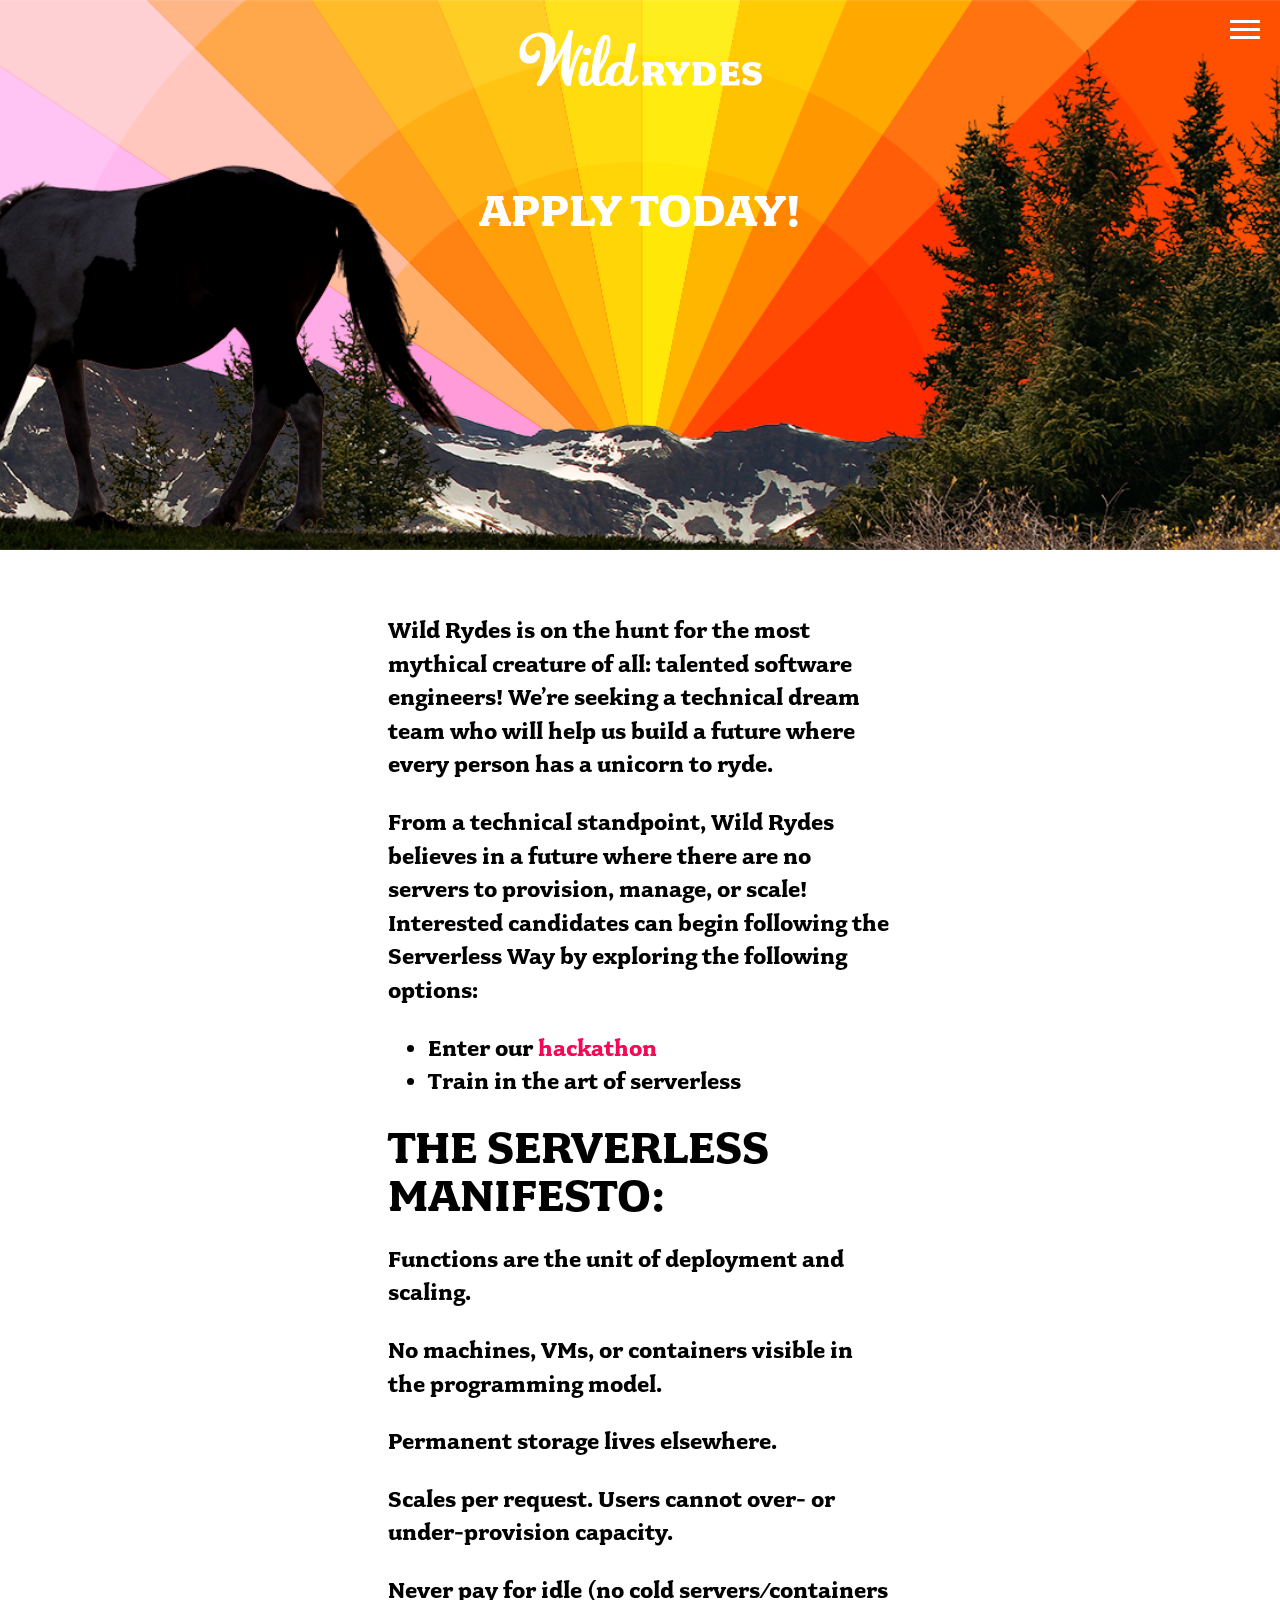
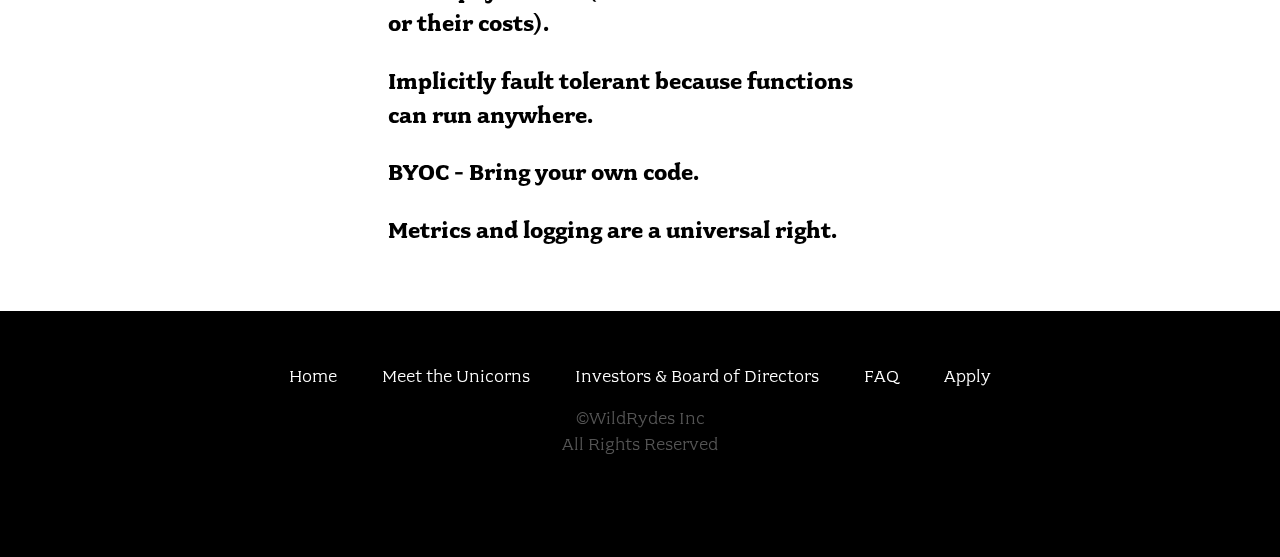
==== apply.html @ 4c428ce8 "added all the files for the project" ====
<!doctype html>
<html class="no-js" lang="">
<head>
  <meta charset="utf-8">
  <meta name="description" content="">
  <meta name="viewport" content="width=device-width, initial-scale=1">
  <title>Apply - Wild Rydes</title>

  <link rel="stylesheet" href="css/font.css">
  <link rel="stylesheet" href="css/main.css">

  <script src="js/vendor/modernizr.js"></script>
</head>
<body class="page-apply">

  <header class="site-header">
    <div class="site-logo">Wild Rydes</div>

    <div class="row column medium-8 large-6 xlarge-5 xxlarge-4">
      <h1 class="title">Apply Today!</h1>
    </div>

    <nav class="site-nav">
      <ul>
        <li><a href="index.html">Home</a></li>
        <li><a href="unicorns.html">Meet the Unicorns</a></li>
        <li><a href="investors.html">Investors & Board of Directors</a></li>
        <li><a href="faq.html">FAQ</a></li>
        <li><a href="apply.html">Apply</a></li>
      </ul>
    </nav>
    <button type="button" class="btn-menu"><span>Menu</span></button>
  </header>

  <section class="content">
    <div class="row column medium-10 large-7 xlarge-5">
      <p>Wild Rydes is on the hunt for the most mythical creature of all: talented software engineers! We’re seeking a technical dream team who will help us build a future where every person has a unicorn to ryde.</p>
      <p>From a technical standpoint, Wild Rydes believes in a future where there are no servers to provision, manage, or scale! Interested candidates can begin following the Serverless Way by exploring the following options:</p>
      <ul>
        <li>Enter our <a href="http://awschatbot.devpost.com" target="_blank">hackathon</a></li>
        <li>Train in the art of serverless</li>
      </ul>

      <h2>The Serverless Manifesto:</h2>
      <p>Functions are the unit of deployment and scaling.</p>
      <p>No machines, VMs, or containers visible in the programming model.</p>
      <p>Permanent storage lives elsewhere.</p>
      <p>Scales per request. Users cannot over- or under-provision capacity.</p>
      <p>Never pay for idle (no cold servers/containers or their costs).</p>
      <p>Implicitly fault tolerant because functions can run anywhere.</p>
      <p>BYOC - Bring your own code.</p>
      <p>Metrics and logging are a universal right.</p>
    </div>
  </section>

  <footer class="site-footer">
    <div class="row column">
      <nav class="footer-nav">
        <ul>
          <li><a href="index.html">Home</a></li>
          <li><a href="unicorns.html">Meet the Unicorns</a></li>
          <li><a href="investors.html">Investors & Board of Directors</a></li>
          <li><a href="faq.html">FAQ</a></li>
          <li><a href="apply.html">Apply</a></li>
        </ul>
      </nav>
    </div>

    <div class="row column">
      <div class="footer-legal">
        &copy;WildRydes Inc<br>
        All Rights Reserved
      </div>
    </div>
  </footer>

  <script src="js/vendor.js"></script>

  <script src="js/main.js"></script>
</body>
</html>
---- css/font.css ----
@font-face {
    font-family: "fairplex-wide";
    font-style: normal;
    font-weight: 400;
    src: url("../fonts/fairplex-wide-n4.woff") format("woff2");
}
@font-face {
    font-family: "fairplex-wide";
    font-style: normal;
    font-weight: 700;
    src: url("../fonts/fairplex-wide-n7.woff") format("woff2");
}
---- css/main.css ----
/*! normalize.css v4.2.0 | MIT License | github.com/necolas/normalize.css */html{font-family:sans-serif;line-height:1.15;-ms-text-size-adjust:100%;-webkit-text-size-adjust:100%}body{margin:0}article,aside,footer,header,nav,section{display:block}h1{font-size:2em;margin:.67em 0}figcaption,figure,main{display:block}figure{margin:1em 40px}hr{box-sizing:content-box;height:0;overflow:visible}pre{font-family:monospace,monospace;font-size:1em}a{background-color:transparent;-webkit-text-decoration-skip:objects}a:active,a:hover{outline-width:0}abbr[title]{border-bottom:none;text-decoration:underline;text-decoration:underline dotted}b,strong{font-weight:inherit;font-weight:bolder}code,kbd,samp{font-family:monospace,monospace;font-size:1em}dfn{font-style:italic}mark{background-color:#ff0;color:#000}small{font-size:80%}sub,sup{font-size:75%;line-height:0;position:relative;vertical-align:baseline}sub{bottom:-.25em}sup{top:-.5em}audio,video{display:inline-block}audio:not([controls]){display:none;height:0}img{border-style:none}svg:not(:root){overflow:hidden}button,input,optgroup,select,textarea{font:inherit;margin:0}optgroup{font-weight:700}button,input{overflow:visible}button,select{text-transform:none}[type=reset],[type=submit],button,html [type=button]{-webkit-appearance:button;cursor:pointer}[type=button]::-moz-focus-inner,[type=reset]::-moz-focus-inner,[type=submit]::-moz-focus-inner,button::-moz-focus-inner{border-style:none;padding:0}[type=button]:-moz-focusring,[type=reset]:-moz-focusring,[type=submit]:-moz-focusring,button:-moz-focusring{outline:1px dotted ButtonText}fieldset{border:1px solid silver;margin:0 2px;padding:.35em .625em .75em}legend{box-sizing:border-box;color:inherit;display:table;max-width:100%;padding:0;white-space:normal}progress{display:inline-block;vertical-align:baseline}textarea{overflow:auto}[type=checkbox],[type=radio]{box-sizing:border-box;padding:0}[type=number]::-webkit-inner-spin-button,[type=number]::-webkit-outer-spin-button{height:auto}[type=search]{-webkit-appearance:textfield;outline-offset:-2px}[type=search]::-webkit-search-cancel-button,[type=search]::-webkit-search-decoration{-webkit-appearance:none}::-webkit-file-upload-button{-webkit-appearance:button;font:inherit}details,menu{display:block}summary{display:list-item}canvas{display:inline-block}[hidden],template{display:none}.row{max-width:96.875rem;margin-left:auto;margin-right:auto}.row:after,.row:before{content:' ';display:table}.row:after{clear:both}.row.collapse>.column,.row.collapse>.columns{padding-left:0;padding-right:0}.row .row{max-width:none;margin-left:-.625rem;margin-right:-.625rem}@media screen and (min-width:40em){.row .row{margin-left:-.9375rem;margin-right:-.9375rem}}.row .row.collapse{margin-left:0;margin-right:0}.row.expanded{max-width:none}.row.expanded .row{margin-left:auto;margin-right:auto}.column,.columns{width:100%;float:left;padding-left:.625rem;padding-right:.625rem}@media screen and (min-width:40em){.column,.columns{padding-left:.9375rem;padding-right:.9375rem}}.column:last-child:not(:first-child),.columns:last-child:not(:first-child){float:right}.column.end:last-child:last-child,.end.columns:last-child:last-child{float:left}.column.row.row,.row.row.columns{float:none}.row .column.row.row,.row .row.row.columns{padding-left:0;padding-right:0;margin-left:0;margin-right:0}.small-1{width:8.3333333333%}.small-push-1{position:relative;left:8.3333333333%}.small-pull-1{position:relative;left:-8.3333333333%}.small-offset-0{margin-left:0}.small-2{width:16.6666666667%}.small-push-2{position:relative;left:16.6666666667%}.small-pull-2{position:relative;left:-16.6666666667%}.small-offset-1{margin-left:8.3333333333%}.small-3{width:25%}.small-push-3{position:relative;left:25%}.small-pull-3{position:relative;left:-25%}.small-offset-2{margin-left:16.6666666667%}.small-4{width:33.3333333333%}.small-push-4{position:relative;left:33.3333333333%}.small-pull-4{position:relative;left:-33.3333333333%}.small-offset-3{margin-left:25%}.small-5{width:41.6666666667%}.small-push-5{position:relative;left:41.6666666667%}.small-pull-5{position:relative;left:-41.6666666667%}.small-offset-4{margin-left:33.3333333333%}.small-6{width:50%}.small-push-6{position:relative;left:50%}.small-pull-6{position:relative;left:-50%}.small-offset-5{margin-left:41.6666666667%}.small-7{width:58.3333333333%}.small-push-7{position:relative;left:58.3333333333%}.small-pull-7{position:relative;left:-58.3333333333%}.small-offset-6{margin-left:50%}.small-8{width:66.6666666667%}.small-push-8{position:relative;left:66.6666666667%}.small-pull-8{position:relative;left:-66.6666666667%}.small-offset-7{margin-left:58.3333333333%}.small-9{width:75%}.small-push-9{position:relative;left:75%}.small-pull-9{position:relative;left:-75%}.small-offset-8{margin-left:66.6666666667%}.small-10{width:83.3333333333%}.small-push-10{position:relative;left:83.3333333333%}.small-pull-10{position:relative;left:-83.3333333333%}.small-offset-9{margin-left:75%}.small-11{width:91.6666666667%}.small-push-11{position:relative;left:91.6666666667%}.small-pull-11{position:relative;left:-91.6666666667%}.small-offset-10{margin-left:83.3333333333%}.small-12{width:100%}.small-offset-11{margin-left:91.6666666667%}.small-up-1>.column,.small-up-1>.columns{width:100%;float:left}.small-up-1>.column:nth-of-type(1n),.small-up-1>.columns:nth-of-type(1n){clear:none}.small-up-1>.column:nth-of-type(1n+1),.small-up-1>.columns:nth-of-type(1n+1){clear:both}.small-up-1>.column:last-child,.small-up-1>.columns:last-child{float:left}.small-up-2>.column,.small-up-2>.columns{width:50%;float:left}.small-up-2>.column:nth-of-type(1n),.small-up-2>.columns:nth-of-type(1n){clear:none}.small-up-2>.column:nth-of-type(2n+1),.small-up-2>.columns:nth-of-type(2n+1){clear:both}.small-up-2>.column:last-child,.small-up-2>.columns:last-child{float:left}.small-up-3>.column,.small-up-3>.columns{width:33.3333333333%;float:left}.small-up-3>.column:nth-of-type(1n),.small-up-3>.columns:nth-of-type(1n){clear:none}.small-up-3>.column:nth-of-type(3n+1),.small-up-3>.columns:nth-of-type(3n+1){clear:both}.small-up-3>.column:last-child,.small-up-3>.columns:last-child{float:left}.small-up-4>.column,.small-up-4>.columns{width:25%;float:left}.small-up-4>.column:nth-of-type(1n),.small-up-4>.columns:nth-of-type(1n){clear:none}.small-up-4>.column:nth-of-type(4n+1),.small-up-4>.columns:nth-of-type(4n+1){clear:both}.small-up-4>.column:last-child,.small-up-4>.columns:last-child{float:left}.small-up-5>.column,.small-up-5>.columns{width:20%;float:left}.small-up-5>.column:nth-of-type(1n),.small-up-5>.columns:nth-of-type(1n){clear:none}.small-up-5>.column:nth-of-type(5n+1),.small-up-5>.columns:nth-of-type(5n+1){clear:both}.small-up-5>.column:last-child,.small-up-5>.columns:last-child{float:left}.small-up-6>.column,.small-up-6>.columns{width:16.6666666667%;float:left}.small-up-6>.column:nth-of-type(1n),.small-up-6>.columns:nth-of-type(1n){clear:none}.small-up-6>.column:nth-of-type(6n+1),.small-up-6>.columns:nth-of-type(6n+1){clear:both}.small-up-6>.column:last-child,.small-up-6>.columns:last-child{float:left}.small-up-7>.column,.small-up-7>.columns{width:14.2857142857%;float:left}.small-up-7>.column:nth-of-type(1n),.small-up-7>.columns:nth-of-type(1n){clear:none}.small-up-7>.column:nth-of-type(7n+1),.small-up-7>.columns:nth-of-type(7n+1){clear:both}.small-up-7>.column:last-child,.small-up-7>.columns:last-child{float:left}.small-up-8>.column,.small-up-8>.columns{width:12.5%;float:left}.small-up-8>.column:nth-of-type(1n),.small-up-8>.columns:nth-of-type(1n){clear:none}.small-up-8>.column:nth-of-type(8n+1),.small-up-8>.columns:nth-of-type(8n+1){clear:both}.small-up-8>.column:last-child,.small-up-8>.columns:last-child{float:left}.small-collapse>.column,.small-collapse>.columns{padding-left:0;padding-right:0}.expanded.row .small-collapse.row,.small-collapse .row{margin-left:0;margin-right:0}.small-uncollapse>.column,.small-uncollapse>.columns{padding-left:.625rem;padding-right:.625rem}.small-centered{float:none;margin-left:auto;margin-right:auto}.small-pull-0,.small-push-0,.small-uncentered{position:static;margin-left:0;margin-right:0;float:left}@media screen and (min-width:40em){.medium-1{width:8.3333333333%}.medium-push-1{position:relative;left:8.3333333333%}.medium-pull-1{position:relative;left:-8.3333333333%}.medium-offset-0{margin-left:0}.medium-2{width:16.6666666667%}.medium-push-2{position:relative;left:16.6666666667%}.medium-pull-2{position:relative;left:-16.6666666667%}.medium-offset-1{margin-left:8.3333333333%}.medium-3{width:25%}.medium-push-3{position:relative;left:25%}.medium-pull-3{position:relative;left:-25%}.medium-offset-2{margin-left:16.6666666667%}.medium-4{width:33.3333333333%}.medium-push-4{position:relative;left:33.3333333333%}.medium-pull-4{position:relative;left:-33.3333333333%}.medium-offset-3{margin-left:25%}.medium-5{width:41.6666666667%}.medium-push-5{position:relative;left:41.6666666667%}.medium-pull-5{position:relative;left:-41.6666666667%}.medium-offset-4{margin-left:33.3333333333%}.medium-6{width:50%}.medium-push-6{position:relative;left:50%}.medium-pull-6{position:relative;left:-50%}.medium-offset-5{margin-left:41.6666666667%}.medium-7{width:58.3333333333%}.medium-push-7{position:relative;left:58.3333333333%}.medium-pull-7{position:relative;left:-58.3333333333%}.medium-offset-6{margin-left:50%}.medium-8{width:66.6666666667%}.medium-push-8{position:relative;left:66.6666666667%}.medium-pull-8{position:relative;left:-66.6666666667%}.medium-offset-7{margin-left:58.3333333333%}.medium-9{width:75%}.medium-push-9{position:relative;left:75%}.medium-pull-9{position:relative;left:-75%}.medium-offset-8{margin-left:66.6666666667%}.medium-10{width:83.3333333333%}.medium-push-10{position:relative;left:83.3333333333%}.medium-pull-10{position:relative;left:-83.3333333333%}.medium-offset-9{margin-left:75%}.medium-11{width:91.6666666667%}.medium-push-11{position:relative;left:91.6666666667%}.medium-pull-11{position:relative;left:-91.6666666667%}.medium-offset-10{margin-left:83.3333333333%}.medium-12{width:100%}.medium-offset-11{margin-left:91.6666666667%}.medium-up-1>.column,.medium-up-1>.columns{width:100%;float:left}.medium-up-1>.column:nth-of-type(1n),.medium-up-1>.columns:nth-of-type(1n){clear:none}.medium-up-1>.column:nth-of-type(1n+1),.medium-up-1>.columns:nth-of-type(1n+1){clear:both}.medium-up-1>.column:last-child,.medium-up-1>.columns:last-child{float:left}.medium-up-2>.column,.medium-up-2>.columns{width:50%;float:left}.medium-up-2>.column:nth-of-type(1n),.medium-up-2>.columns:nth-of-type(1n){clear:none}.medium-up-2>.column:nth-of-type(2n+1),.medium-up-2>.columns:nth-of-type(2n+1){clear:both}.medium-up-2>.column:last-child,.medium-up-2>.columns:last-child{float:left}.medium-up-3>.column,.medium-up-3>.columns{width:33.3333333333%;float:left}.medium-up-3>.column:nth-of-type(1n),.medium-up-3>.columns:nth-of-type(1n){clear:none}.medium-up-3>.column:nth-of-type(3n+1),.medium-up-3>.columns:nth-of-type(3n+1){clear:both}.medium-up-3>.column:last-child,.medium-up-3>.columns:last-child{float:left}.medium-up-4>.column,.medium-up-4>.columns{width:25%;float:left}.medium-up-4>.column:nth-of-type(1n),.medium-up-4>.columns:nth-of-type(1n){clear:none}.medium-up-4>.column:nth-of-type(4n+1),.medium-up-4>.columns:nth-of-type(4n+1){clear:both}.medium-up-4>.column:last-child,.medium-up-4>.columns:last-child{float:left}.medium-up-5>.column,.medium-up-5>.columns{width:20%;float:left}.medium-up-5>.column:nth-of-type(1n),.medium-up-5>.columns:nth-of-type(1n){clear:none}.medium-up-5>.column:nth-of-type(5n+1),.medium-up-5>.columns:nth-of-type(5n+1){clear:both}.medium-up-5>.column:last-child,.medium-up-5>.columns:last-child{float:left}.medium-up-6>.column,.medium-up-6>.columns{width:16.6666666667%;float:left}.medium-up-6>.column:nth-of-type(1n),.medium-up-6>.columns:nth-of-type(1n){clear:none}.medium-up-6>.column:nth-of-type(6n+1),.medium-up-6>.columns:nth-of-type(6n+1){clear:both}.medium-up-6>.column:last-child,.medium-up-6>.columns:last-child{float:left}.medium-up-7>.column,.medium-up-7>.columns{width:14.2857142857%;float:left}.medium-up-7>.column:nth-of-type(1n),.medium-up-7>.columns:nth-of-type(1n){clear:none}.medium-up-7>.column:nth-of-type(7n+1),.medium-up-7>.columns:nth-of-type(7n+1){clear:both}.medium-up-7>.column:last-child,.medium-up-7>.columns:last-child{float:left}.medium-up-8>.column,.medium-up-8>.columns{width:12.5%;float:left}.medium-up-8>.column:nth-of-type(1n),.medium-up-8>.columns:nth-of-type(1n){clear:none}.medium-up-8>.column:nth-of-type(8n+1),.medium-up-8>.columns:nth-of-type(8n+1){clear:both}.medium-up-8>.column:last-child,.medium-up-8>.columns:last-child{float:left}.medium-collapse>.column,.medium-collapse>.columns{padding-left:0;padding-right:0}.expanded.row .medium-collapse.row,.medium-collapse .row{margin-left:0;margin-right:0}.medium-uncollapse>.column,.medium-uncollapse>.columns{padding-left:.9375rem;padding-right:.9375rem}.medium-centered{float:none;margin-left:auto;margin-right:auto}.medium-pull-0,.medium-push-0,.medium-uncentered{position:static;margin-left:0;margin-right:0;float:left}}@media screen and (min-width:64em){.large-1{width:8.3333333333%}.large-push-1{position:relative;left:8.3333333333%}.large-pull-1{position:relative;left:-8.3333333333%}.large-offset-0{margin-left:0}.large-2{width:16.6666666667%}.large-push-2{position:relative;left:16.6666666667%}.large-pull-2{position:relative;left:-16.6666666667%}.large-offset-1{margin-left:8.3333333333%}.large-3{width:25%}.large-push-3{position:relative;left:25%}.large-pull-3{position:relative;left:-25%}.large-offset-2{margin-left:16.6666666667%}.large-4{width:33.3333333333%}.large-push-4{position:relative;left:33.3333333333%}.large-pull-4{position:relative;left:-33.3333333333%}.large-offset-3{margin-left:25%}.large-5{width:41.6666666667%}.large-push-5{position:relative;left:41.6666666667%}.large-pull-5{position:relative;left:-41.6666666667%}.large-offset-4{margin-left:33.3333333333%}.large-6{width:50%}.large-push-6{position:relative;left:50%}.large-pull-6{position:relative;left:-50%}.large-offset-5{margin-left:41.6666666667%}.large-7{width:58.3333333333%}.large-push-7{position:relative;left:58.3333333333%}.large-pull-7{position:relative;left:-58.3333333333%}.large-offset-6{margin-left:50%}.large-8{width:66.6666666667%}.large-push-8{position:relative;left:66.6666666667%}.large-pull-8{position:relative;left:-66.6666666667%}.large-offset-7{margin-left:58.3333333333%}.large-9{width:75%}.large-push-9{position:relative;left:75%}.large-pull-9{position:relative;left:-75%}.large-offset-8{margin-left:66.6666666667%}.large-10{width:83.3333333333%}.large-push-10{position:relative;left:83.3333333333%}.large-pull-10{position:relative;left:-83.3333333333%}.large-offset-9{margin-left:75%}.large-11{width:91.6666666667%}.large-push-11{position:relative;left:91.6666666667%}.large-pull-11{position:relative;left:-91.6666666667%}.large-offset-10{margin-left:83.3333333333%}.large-12{width:100%}.large-offset-11{margin-left:91.6666666667%}.large-up-1>.column,.large-up-1>.columns{width:100%;float:left}.large-up-1>.column:nth-of-type(1n),.large-up-1>.columns:nth-of-type(1n){clear:none}.large-up-1>.column:nth-of-type(1n+1),.large-up-1>.columns:nth-of-type(1n+1){clear:both}.large-up-1>.column:last-child,.large-up-1>.columns:last-child{float:left}.large-up-2>.column,.large-up-2>.columns{width:50%;float:left}.large-up-2>.column:nth-of-type(1n),.large-up-2>.columns:nth-of-type(1n){clear:none}.large-up-2>.column:nth-of-type(2n+1),.large-up-2>.columns:nth-of-type(2n+1){clear:both}.large-up-2>.column:last-child,.large-up-2>.columns:last-child{float:left}.large-up-3>.column,.large-up-3>.columns{width:33.3333333333%;float:left}.large-up-3>.column:nth-of-type(1n),.large-up-3>.columns:nth-of-type(1n){clear:none}.large-up-3>.column:nth-of-type(3n+1),.large-up-3>.columns:nth-of-type(3n+1){clear:both}.large-up-3>.column:last-child,.large-up-3>.columns:last-child{float:left}.large-up-4>.column,.large-up-4>.columns{width:25%;float:left}.large-up-4>.column:nth-of-type(1n),.large-up-4>.columns:nth-of-type(1n){clear:none}.large-up-4>.column:nth-of-type(4n+1),.large-up-4>.columns:nth-of-type(4n+1){clear:both}.large-up-4>.column:last-child,.large-up-4>.columns:last-child{float:left}.large-up-5>.column,.large-up-5>.columns{width:20%;float:left}.large-up-5>.column:nth-of-type(1n),.large-up-5>.columns:nth-of-type(1n){clear:none}.large-up-5>.column:nth-of-type(5n+1),.large-up-5>.columns:nth-of-type(5n+1){clear:both}.large-up-5>.column:last-child,.large-up-5>.columns:last-child{float:left}.large-up-6>.column,.large-up-6>.columns{width:16.6666666667%;float:left}.large-up-6>.column:nth-of-type(1n),.large-up-6>.columns:nth-of-type(1n){clear:none}.large-up-6>.column:nth-of-type(6n+1),.large-up-6>.columns:nth-of-type(6n+1){clear:both}.large-up-6>.column:last-child,.large-up-6>.columns:last-child{float:left}.large-up-7>.column,.large-up-7>.columns{width:14.2857142857%;float:left}.large-up-7>.column:nth-of-type(1n),.large-up-7>.columns:nth-of-type(1n){clear:none}.large-up-7>.column:nth-of-type(7n+1),.large-up-7>.columns:nth-of-type(7n+1){clear:both}.large-up-7>.column:last-child,.large-up-7>.columns:last-child{float:left}.large-up-8>.column,.large-up-8>.columns{width:12.5%;float:left}.large-up-8>.column:nth-of-type(1n),.large-up-8>.columns:nth-of-type(1n){clear:none}.large-up-8>.column:nth-of-type(8n+1),.large-up-8>.columns:nth-of-type(8n+1){clear:both}.large-up-8>.column:last-child,.large-up-8>.columns:last-child{float:left}.large-collapse>.column,.large-collapse>.columns{padding-left:0;padding-right:0}.expanded.row .large-collapse.row,.large-collapse .row{margin-left:0;margin-right:0}.large-uncollapse>.column,.large-uncollapse>.columns{padding-left:.9375rem;padding-right:.9375rem}.large-centered{float:none;margin-left:auto;margin-right:auto}.large-pull-0,.large-push-0,.large-uncentered{position:static;margin-left:0;margin-right:0;float:left}}@media screen and (min-width:75em){.xlarge-1{width:8.3333333333%}.xlarge-push-1{position:relative;left:8.3333333333%}.xlarge-pull-1{position:relative;left:-8.3333333333%}.xlarge-offset-0{margin-left:0}.xlarge-2{width:16.6666666667%}.xlarge-push-2{position:relative;left:16.6666666667%}.xlarge-pull-2{position:relative;left:-16.6666666667%}.xlarge-offset-1{margin-left:8.3333333333%}.xlarge-3{width:25%}.xlarge-push-3{position:relative;left:25%}.xlarge-pull-3{position:relative;left:-25%}.xlarge-offset-2{margin-left:16.6666666667%}.xlarge-4{width:33.3333333333%}.xlarge-push-4{position:relative;left:33.3333333333%}.xlarge-pull-4{position:relative;left:-33.3333333333%}.xlarge-offset-3{margin-left:25%}.xlarge-5{width:41.6666666667%}.xlarge-push-5{position:relative;left:41.6666666667%}.xlarge-pull-5{position:relative;left:-41.6666666667%}.xlarge-offset-4{margin-left:33.3333333333%}.xlarge-6{width:50%}.xlarge-push-6{position:relative;left:50%}.xlarge-pull-6{position:relative;left:-50%}.xlarge-offset-5{margin-left:41.6666666667%}.xlarge-7{width:58.3333333333%}.xlarge-push-7{position:relative;left:58.3333333333%}.xlarge-pull-7{position:relative;left:-58.3333333333%}.xlarge-offset-6{margin-left:50%}.xlarge-8{width:66.6666666667%}.xlarge-push-8{position:relative;left:66.6666666667%}.xlarge-pull-8{position:relative;left:-66.6666666667%}.xlarge-offset-7{margin-left:58.3333333333%}.xlarge-9{width:75%}.xlarge-push-9{position:relative;left:75%}.xlarge-pull-9{position:relative;left:-75%}.xlarge-offset-8{margin-left:66.6666666667%}.xlarge-10{width:83.3333333333%}.xlarge-push-10{position:relative;left:83.3333333333%}.xlarge-pull-10{position:relative;left:-83.3333333333%}.xlarge-offset-9{margin-left:75%}.xlarge-11{width:91.6666666667%}.xlarge-push-11{position:relative;left:91.6666666667%}.xlarge-pull-11{position:relative;left:-91.6666666667%}.xlarge-offset-10{margin-left:83.3333333333%}.xlarge-12{width:100%}.xlarge-offset-11{margin-left:91.6666666667%}.xlarge-up-1>.column,.xlarge-up-1>.columns{width:100%;float:left}.xlarge-up-1>.column:nth-of-type(1n),.xlarge-up-1>.columns:nth-of-type(1n){clear:none}.xlarge-up-1>.column:nth-of-type(1n+1),.xlarge-up-1>.columns:nth-of-type(1n+1){clear:both}.xlarge-up-1>.column:last-child,.xlarge-up-1>.columns:last-child{float:left}.xlarge-up-2>.column,.xlarge-up-2>.columns{width:50%;float:left}.xlarge-up-2>.column:nth-of-type(1n),.xlarge-up-2>.columns:nth-of-type(1n){clear:none}.xlarge-up-2>.column:nth-of-type(2n+1),.xlarge-up-2>.columns:nth-of-type(2n+1){clear:both}.xlarge-up-2>.column:last-child,.xlarge-up-2>.columns:last-child{float:left}.xlarge-up-3>.column,.xlarge-up-3>.columns{width:33.3333333333%;float:left}.xlarge-up-3>.column:nth-of-type(1n),.xlarge-up-3>.columns:nth-of-type(1n){clear:none}.xlarge-up-3>.column:nth-of-type(3n+1),.xlarge-up-3>.columns:nth-of-type(3n+1){clear:both}.xlarge-up-3>.column:last-child,.xlarge-up-3>.columns:last-child{float:left}.xlarge-up-4>.column,.xlarge-up-4>.columns{width:25%;float:left}.xlarge-up-4>.column:nth-of-type(1n),.xlarge-up-4>.columns:nth-of-type(1n){clear:none}.xlarge-up-4>.column:nth-of-type(4n+1),.xlarge-up-4>.columns:nth-of-type(4n+1){clear:both}.xlarge-up-4>.column:last-child,.xlarge-up-4>.columns:last-child{float:left}.xlarge-up-5>.column,.xlarge-up-5>.columns{width:20%;float:left}.xlarge-up-5>.column:nth-of-type(1n),.xlarge-up-5>.columns:nth-of-type(1n){clear:none}.xlarge-up-5>.column:nth-of-type(5n+1),.xlarge-up-5>.columns:nth-of-type(5n+1){clear:both}.xlarge-up-5>.column:last-child,.xlarge-up-5>.columns:last-child{float:left}.xlarge-up-6>.column,.xlarge-up-6>.columns{width:16.6666666667%;float:left}.xlarge-up-6>.column:nth-of-type(1n),.xlarge-up-6>.columns:nth-of-type(1n){clear:none}.xlarge-up-6>.column:nth-of-type(6n+1),.xlarge-up-6>.columns:nth-of-type(6n+1){clear:both}.xlarge-up-6>.column:last-child,.xlarge-up-6>.columns:last-child{float:left}.xlarge-up-7>.column,.xlarge-up-7>.columns{width:14.2857142857%;float:left}.xlarge-up-7>.column:nth-of-type(1n),.xlarge-up-7>.columns:nth-of-type(1n){clear:none}.xlarge-up-7>.column:nth-of-type(7n+1),.xlarge-up-7>.columns:nth-of-type(7n+1){clear:both}.xlarge-up-7>.column:last-child,.xlarge-up-7>.columns:last-child{float:left}.xlarge-up-8>.column,.xlarge-up-8>.columns{width:12.5%;float:left}.xlarge-up-8>.column:nth-of-type(1n),.xlarge-up-8>.columns:nth-of-type(1n){clear:none}.xlarge-up-8>.column:nth-of-type(8n+1),.xlarge-up-8>.columns:nth-of-type(8n+1){clear:both}.xlarge-up-8>.column:last-child,.xlarge-up-8>.columns:last-child{float:left}.xlarge-collapse>.column,.xlarge-collapse>.columns{padding-left:0;padding-right:0}.expanded.row .xlarge-collapse.row,.xlarge-collapse .row{margin-left:0;margin-right:0}.xlarge-uncollapse>.column,.xlarge-uncollapse>.columns{padding-left:.9375rem;padding-right:.9375rem}.xlarge-centered{float:none;margin-left:auto;margin-right:auto}.xlarge-pull-0,.xlarge-push-0,.xlarge-uncentered{position:static;margin-left:0;margin-right:0;float:left}}@media screen and (min-width:90em){.xxlarge-1{width:8.3333333333%}.xxlarge-push-1{position:relative;left:8.3333333333%}.xxlarge-pull-1{position:relative;left:-8.3333333333%}.xxlarge-offset-0{margin-left:0}.xxlarge-2{width:16.6666666667%}.xxlarge-push-2{position:relative;left:16.6666666667%}.xxlarge-pull-2{position:relative;left:-16.6666666667%}.xxlarge-offset-1{margin-left:8.3333333333%}.xxlarge-3{width:25%}.xxlarge-push-3{position:relative;left:25%}.xxlarge-pull-3{position:relative;left:-25%}.xxlarge-offset-2{margin-left:16.6666666667%}.xxlarge-4{width:33.3333333333%}.xxlarge-push-4{position:relative;left:33.3333333333%}.xxlarge-pull-4{position:relative;left:-33.3333333333%}.xxlarge-offset-3{margin-left:25%}.xxlarge-5{width:41.6666666667%}.xxlarge-push-5{position:relative;left:41.6666666667%}.xxlarge-pull-5{position:relative;left:-41.6666666667%}.xxlarge-offset-4{margin-left:33.3333333333%}.xxlarge-6{width:50%}.xxlarge-push-6{position:relative;left:50%}.xxlarge-pull-6{position:relative;left:-50%}.xxlarge-offset-5{margin-left:41.6666666667%}.xxlarge-7{width:58.3333333333%}.xxlarge-push-7{position:relative;left:58.3333333333%}.xxlarge-pull-7{position:relative;left:-58.3333333333%}.xxlarge-offset-6{margin-left:50%}.xxlarge-8{width:66.6666666667%}.xxlarge-push-8{position:relative;left:66.6666666667%}.xxlarge-pull-8{position:relative;left:-66.6666666667%}.xxlarge-offset-7{margin-left:58.3333333333%}.xxlarge-9{width:75%}.xxlarge-push-9{position:relative;left:75%}.xxlarge-pull-9{position:relative;left:-75%}.xxlarge-offset-8{margin-left:66.6666666667%}.xxlarge-10{width:83.3333333333%}.xxlarge-push-10{position:relative;left:83.3333333333%}.xxlarge-pull-10{position:relative;left:-83.3333333333%}.xxlarge-offset-9{margin-left:75%}.xxlarge-11{width:91.6666666667%}.xxlarge-push-11{position:relative;left:91.6666666667%}.xxlarge-pull-11{position:relative;left:-91.6666666667%}.xxlarge-offset-10{margin-left:83.3333333333%}.xxlarge-12{width:100%}.xxlarge-offset-11{margin-left:91.6666666667%}.xxlarge-up-1>.column,.xxlarge-up-1>.columns{width:100%;float:left}.xxlarge-up-1>.column:nth-of-type(1n),.xxlarge-up-1>.columns:nth-of-type(1n){clear:none}.xxlarge-up-1>.column:nth-of-type(1n+1),.xxlarge-up-1>.columns:nth-of-type(1n+1){clear:both}.xxlarge-up-1>.column:last-child,.xxlarge-up-1>.columns:last-child{float:left}.xxlarge-up-2>.column,.xxlarge-up-2>.columns{width:50%;float:left}.xxlarge-up-2>.column:nth-of-type(1n),.xxlarge-up-2>.columns:nth-of-type(1n){clear:none}.xxlarge-up-2>.column:nth-of-type(2n+1),.xxlarge-up-2>.columns:nth-of-type(2n+1){clear:both}.xxlarge-up-2>.column:last-child,.xxlarge-up-2>.columns:last-child{float:left}.xxlarge-up-3>.column,.xxlarge-up-3>.columns{width:33.3333333333%;float:left}.xxlarge-up-3>.column:nth-of-type(1n),.xxlarge-up-3>.columns:nth-of-type(1n){clear:none}.xxlarge-up-3>.column:nth-of-type(3n+1),.xxlarge-up-3>.columns:nth-of-type(3n+1){clear:both}.xxlarge-up-3>.column:last-child,.xxlarge-up-3>.columns:last-child{float:left}.xxlarge-up-4>.column,.xxlarge-up-4>.columns{width:25%;float:left}.xxlarge-up-4>.column:nth-of-type(1n),.xxlarge-up-4>.columns:nth-of-type(1n){clear:none}.xxlarge-up-4>.column:nth-of-type(4n+1),.xxlarge-up-4>.columns:nth-of-type(4n+1){clear:both}.xxlarge-up-4>.column:last-child,.xxlarge-up-4>.columns:last-child{float:left}.xxlarge-up-5>.column,.xxlarge-up-5>.columns{width:20%;float:left}.xxlarge-up-5>.column:nth-of-type(1n),.xxlarge-up-5>.columns:nth-of-type(1n){clear:none}.xxlarge-up-5>.column:nth-of-type(5n+1),.xxlarge-up-5>.columns:nth-of-type(5n+1){clear:both}.xxlarge-up-5>.column:last-child,.xxlarge-up-5>.columns:last-child{float:left}.xxlarge-up-6>.column,.xxlarge-up-6>.columns{width:16.6666666667%;float:left}.xxlarge-up-6>.column:nth-of-type(1n),.xxlarge-up-6>.columns:nth-of-type(1n){clear:none}.xxlarge-up-6>.column:nth-of-type(6n+1),.xxlarge-up-6>.columns:nth-of-type(6n+1){clear:both}.xxlarge-up-6>.column:last-child,.xxlarge-up-6>.columns:last-child{float:left}.xxlarge-up-7>.column,.xxlarge-up-7>.columns{width:14.2857142857%;float:left}.xxlarge-up-7>.column:nth-of-type(1n),.xxlarge-up-7>.columns:nth-of-type(1n){clear:none}.xxlarge-up-7>.column:nth-of-type(7n+1),.xxlarge-up-7>.columns:nth-of-type(7n+1){clear:both}.xxlarge-up-7>.column:last-child,.xxlarge-up-7>.columns:last-child{float:left}.xxlarge-up-8>.column,.xxlarge-up-8>.columns{width:12.5%;float:left}.xxlarge-up-8>.column:nth-of-type(1n),.xxlarge-up-8>.columns:nth-of-type(1n){clear:none}.xxlarge-up-8>.column:nth-of-type(8n+1),.xxlarge-up-8>.columns:nth-of-type(8n+1){clear:both}.xxlarge-up-8>.column:last-child,.xxlarge-up-8>.columns:last-child{float:left}.xxlarge-collapse>.column,.xxlarge-collapse>.columns{padding-left:0;padding-right:0}.expanded.row .xxlarge-collapse.row,.xxlarge-collapse .row{margin-left:0;margin-right:0}.xxlarge-uncollapse>.column,.xxlarge-uncollapse>.columns{padding-left:.9375rem;padding-right:.9375rem}.xxlarge-centered{float:none;margin-left:auto;margin-right:auto}.xxlarge-pull-0,.xxlarge-push-0,.xxlarge-uncentered{position:static;margin-left:0;margin-right:0;float:left}}.footer-nav ul,.site-nav ul{margin:0;padding:0;list-style:none}*,:after,:before{box-sizing:border-box}html{line-height:1.4}html.menu-opened{overflow:hidden}body{font-family:fairplex-wide,serif;font-size:125%;-webkit-font-smoothing:antialiased;-moz-osx-font-smoothing:grayscale}h1,h2,h3,h4,h5{line-height:1;margin:0 0 .9375rem;text-transform:uppercase;font-size:1.5rem}@media screen and (min-width:40em){h1,h2,h3,h4,h5{font-size:2.25rem}}@media screen and (min-width:64em){h1,h2,h3,h4,h5{font-size:3rem}}::-webkit-input-placeholder{color:hsla(0,0%,100%,.4);font-style:italic}::-moz-placeholder{color:hsla(0,0%,100%,.4);font-style:italic}:-ms-input-placeholder{color:hsla(0,0%,100%,.4);font-style:italic}a{color:#f50856;text-decoration:none}img{max-width:100%}.content{font-style:italic}.site-nav{background:url(../images/star-pattern.png) 50% hsla(0,0%,100%,.2);-webkit-box-align:center;-ms-flex-align:center;align-items:center;display:-webkit-box;display:-ms-flexbox;display:flex;-webkit-box-pack:center;-ms-flex-pack:center;justify-content:center;text-align:center;position:fixed;top:0;left:0;opacity:0;height:100vh;width:100%;z-index:-1;-webkit-transition:all .2s ease-in-out;transition:all .2s ease-in-out}.menu-opened .site-nav{opacity:1;z-index:100}.site-nav li{margin:.9375rem 0}.site-nav a{color:#000;font-weight:700}.site-nav a:hover{color:#f50856}@media screen and (min-width:40em){.site-nav a{font-size:2.5rem}}@media screen and (min-width:64em){.site-nav a{font-size:3.125rem}}.btn-menu{background:none;width:30px;height:19px;-webkit-appearance:none;-moz-appearance:none;appearance:none;border:none;cursor:pointer;outline:none;position:absolute;padding:0;right:1.25rem;top:1.25rem;z-index:200;text-indent:-999em}.btn-menu span,.btn-menu span:after,.btn-menu span:before{cursor:pointer;width:30px;height:3px}.btn-menu span{display:block;position:relative;background:#fff;-webkit-transition:all 0ms .3s;transition:all 0ms .3s}.btn-menu span:before{bottom:8px;-webkit-transition:bottom .3s cubic-bezier(.23,1,.32,1) .3s,-webkit-transform .3s cubic-bezier(.23,1,.32,1);transition:bottom .3s cubic-bezier(.23,1,.32,1) .3s,-webkit-transform .3s cubic-bezier(.23,1,.32,1);transition:bottom .3s cubic-bezier(.23,1,.32,1) .3s,transform .3s cubic-bezier(.23,1,.32,1);transition:bottom .3s cubic-bezier(.23,1,.32,1) .3s,transform .3s cubic-bezier(.23,1,.32,1),-webkit-transform .3s cubic-bezier(.23,1,.32,1)}.btn-menu span:after,.btn-menu span:before{content:"";position:absolute;left:0;background:#fff}.btn-menu span:after{top:8px;-webkit-transition:top .3s cubic-bezier(.23,1,.32,1) .3s,-webkit-transform .3s cubic-bezier(.23,1,.32,1);transition:top .3s cubic-bezier(.23,1,.32,1) .3s,-webkit-transform .3s cubic-bezier(.23,1,.32,1);transition:top .3s cubic-bezier(.23,1,.32,1) .3s,transform .3s cubic-bezier(.23,1,.32,1);transition:top .3s cubic-bezier(.23,1,.32,1) .3s,transform .3s cubic-bezier(.23,1,.32,1),-webkit-transform .3s cubic-bezier(.23,1,.32,1)}.menu-opened .btn-menu span{background:hsla(0,0%,100%,0)}.menu-opened .btn-menu span:after{background:#000;top:0;-webkit-transform:rotate(45deg);transform:rotate(45deg);-webkit-transition:top .3s cubic-bezier(.23,1,.32,1),-webkit-transform .3s cubic-bezier(.23,1,.32,1) .3s;transition:top .3s cubic-bezier(.23,1,.32,1),-webkit-transform .3s cubic-bezier(.23,1,.32,1) .3s;transition:top .3s cubic-bezier(.23,1,.32,1),transform .3s cubic-bezier(.23,1,.32,1) .3s;transition:top .3s cubic-bezier(.23,1,.32,1),transform .3s cubic-bezier(.23,1,.32,1) .3s,-webkit-transform .3s cubic-bezier(.23,1,.32,1) .3s}.menu-opened .btn-menu span:before{background:#000;bottom:0;-webkit-transform:rotate(-45deg);transform:rotate(-45deg);-webkit-transition:bottom .3s cubic-bezier(.23,1,.32,1),-webkit-transform .3s cubic-bezier(.23,1,.32,1) .3s;transition:bottom .3s cubic-bezier(.23,1,.32,1),-webkit-transform .3s cubic-bezier(.23,1,.32,1) .3s;transition:bottom .3s cubic-bezier(.23,1,.32,1),transform .3s cubic-bezier(.23,1,.32,1) .3s;transition:bottom .3s cubic-bezier(.23,1,.32,1),transform .3s cubic-bezier(.23,1,.32,1) .3s,-webkit-transform .3s cubic-bezier(.23,1,.32,1) .3s}.site-logo{display:block;background:url(../images/wr-logo-white.png) no-repeat;height:3.5rem;width:15.1875rem;text-indent:-999em;margin:0 auto 2.5rem}.site-logo.dark{background:url(../images/wr-logo-black.png) no-repeat}@media screen and (min-width:64em){.site-logo{margin-bottom:6.25rem}}.site-footer{background:#000;padding:2.5rem 0;text-align:center}@media screen and (min-width:40em){.site-footer{padding:3.125rem 0 6.25rem}}.footer-nav{margin-bottom:.9375rem}.footer-nav ul{line-height:1.5}@media screen and (min-width:40em){.footer-nav li{display:inline-block;margin:0 .625rem}}@media screen and (min-width:64em){.footer-nav li{margin:0 1.25rem}}.footer-nav a{color:#fff;font-size:1.125rem}.footer-nav a:hover{color:#f50856}.footer-legal{color:#555;font-size:1.125rem}.page-home .site-header{position:relative}.page-home .site-header .title{background:url(../images/wr-home-top.jpg) no-repeat top;background-size:cover;padding-bottom:70.2753441802%;margin:0;text-indent:-999em;position:relative}@media screen and (min-width:75em){.page-home .site-header .title:after{background:-webkit-linear-gradient(top,transparent,rgba(243,8,85,.85) 99%,rgba(245,8,86,.85));background:linear-gradient(180deg,transparent 0,rgba(243,8,85,.85) 99%,rgba(245,8,86,.85));content:'';height:3.75rem;width:100%;position:absolute;left:0;bottom:0}}.page-home .home-button{-webkit-appearance:none;-moz-appearance:none;appearance:none;background:#fff;border:1px solid transparent;border-radius:1.25rem;color:#f50856;font-size:1.25rem;text-transform:uppercase;padding:.3125rem 1.5625rem;position:absolute;left:50%;bottom:5%;-webkit-transform:translateX(-50%);transform:translateX(-50%);font-weight:700}@media screen and (min-width:40em){.page-home .home-button{bottom:22%}}.home-about{background:#f50856;color:#fff;padding:5rem 0;text-align:center}.home-about-block{margin:2.5rem 0}@media screen and (min-width:64em){.home-about-block{margin:5rem 0 0}}@media screen and (min-width:90em){.home-about-block{max-width:15rem;margin-left:auto;margin-right:auto}}.home-about-block .title{margin:0}.home-about-block .title:before{content:'';display:block;margin:0 auto 1.25rem;height:12.75rem}@media screen and (min-width:64em){.home-about-block .title{font-size:2.375rem}}.home-about-block .content{margin:0}.home-about-block .icon-download:before{background:url(../images/wr-home-block-1.png) no-repeat;width:11rem}.home-about-block .icon-unicorn:before{background:url(../images/wr-home-block-2.png) no-repeat;width:14.75rem}.home-about-block .icon-price:before{background:url(../images/wr-home-block-3.png) no-repeat;width:13.75rem}.home-about-block .icon-success:before{background:url(../images/wr-home-block-4.png) no-repeat;width:14.75rem}.home-story{background:url(../images/wr-home-about.jpg) no-repeat bottom;background-size:cover;color:#fff;text-align:center;padding:5rem 0}@media screen and (min-width:64em){.home-story{height:54.6875rem;display:-webkit-box;display:-ms-flexbox;display:flex;-webkit-box-align:center;-ms-flex-align:center;align-items:center}}@media screen and (min-width:75em){.home-story{height:63.75rem}}.home-sign-up{background:#000;color:#fff;text-align:center;padding:5rem 0}.home-sign-up .icon-w{max-width:50%}@media screen and (min-width:64em){.home-sign-up .icon-w{max-width:100%}}.home-sign-up form{max-width:45rem;margin:1.875rem auto;overflow:hidden}.home-sign-up form input{background:#333;border:1px solid transparent;color:#fff;padding:.3125rem;outline:none;width:100%}@media screen and (min-width:40em){.home-sign-up form input{border-top-left-radius:40px;border-bottom-left-radius:40px;float:left;height:3.4375rem;padding:.3125rem 1.875rem;width:calc(100% - 230px)}}.home-sign-up form button{background:#fff;border:1px solid transparent;color:#000;font-weight:700;text-transform:uppercase;outline:none;width:100%}@media screen and (min-width:40em){.home-sign-up form button{border-top-right-radius:40px;border-bottom-right-radius:40px;float:left;height:3.4375rem;width:14.375rem}}.home-sign-up .apps{margin:1.875rem 0}@media screen and (min-width:40em){.home-sign-up .apps a{margin:0 .3125rem}}.home-sign-up .social a{display:inline-block;text-indent:-999em;height:1.5rem;width:1.5rem;margin:0 .625rem;vertical-align:middle}.home-sign-up .social .icon-fb{background:url(../images/wr-home-facebook.png) no-repeat;height:1.5625rem;width:1.5625rem}.home-sign-up .social .icon-tw{background:url(../images/wr-home-twitter.png) no-repeat}.home-sign-up .social .icon-ig{background:url(../images/wr-home-instagram.png) no-repeat}.home-sign-up .social .icon-wc{background:url(../images/wr-home-wechat.png) no-repeat;width:1.8125rem}.home-sign-up .social .icon-wb{background:url(../images/wr-home-weibo.png) no-repeat;width:1.6875rem}.home-quote{background:url(../images/wr-home-quote.jpg) no-repeat bottom;background-size:cover;color:#fff;text-align:center;padding:5rem 0;line-height:.9}@media screen and (min-width:40em){.home-quote{display:-webkit-box;display:-ms-flexbox;display:flex;-webkit-box-align:center;-ms-flex-align:center;align-items:center}}@media screen and (min-width:64em){.home-quote{height:37.5rem}}@media screen and (min-width:75em){.home-quote{height:50rem}}.home-quote .quote{text-transform:uppercase;font-weight:900;margin-bottom:2.5rem}@media screen and (min-width:40em){.home-quote .quote{font-size:1.875rem}}@media screen and (min-width:64em){.home-quote .quote{font-size:3.125rem}}.home-quote .quoter{font-style:italic}.kraken-callout{background:#00bbd3;color:#fff;text-align:center;padding:5rem 0}@media screen and (min-width:40em){.kraken-callout .row{display:-webkit-box;display:-ms-flexbox;display:flex;-webkit-box-align:center;-ms-flex-align:center;align-items:center}}.kraken-callout img{max-width:80%;margin-bottom:1.25rem}@media screen and (min-width:40em){.kraken-callout img{max-width:100%;margin:0}}.page-unicorns .site-header{background:url(../images/wr-unicorn-header.png) no-repeat top;background-size:cover;text-align:center;padding:1.875rem 0}@media screen and (min-width:64em){.page-unicorns .site-header{min-height:31.25rem}}@media screen and (min-width:90em){.page-unicorns .site-header{min-height:40.625rem}}.unicorns-list{margin-top:2.5rem;text-align:center}@media screen and (min-width:64em){.unicorns-list{margin-bottom:3.75rem}}.unicorns-list img{margin-bottom:1.25rem}.unicorns-list .title{margin:0}.unicorns-list .subtitle{font-style:italic}.unicorns-list .subtitle:after{content:'-';display:block}.unicorns-list .content{margin-top:0}.unicorns-list .unicorn{overflow:hidden;margin-bottom:1.875rem}@media screen and (min-width:40em){.unicorns-list .unicorn{display:-webkit-box;display:-ms-flexbox;display:flex;-webkit-box-align:center;-ms-flex-align:center;align-items:center}}.unicorns-list .jimmy .subtitle,.unicorns-list .jimmy .title{color:#f50856}.unicorns-list .henry .subtitle,.unicorns-list .henry .title{color:#00bbd3}.unicorns-list .veronica .subtitle,.unicorns-list .veronica .title{color:#ffc400}.page-investors .top-section{background:url(../images/wr-investors-header.png) no-repeat bottom;background-size:cover;text-align:center;padding:1.875rem 0}@media screen and (min-width:64em){.page-investors .top-section{padding-bottom:3.75rem}}.investors-list{color:#fff;text-align:center}@media screen and (min-width:64em){.investors-list{margin-top:3.75rem}}.investors-list .investor{margin:0 auto 2.5rem;max-width:25rem}@media screen and (min-width:64em){.investors-list .investor{max-width:100%}}.investors-list .title{-webkit-hyphens:auto;-ms-hyphens:auto;hyphens:auto;margin:0}.investors-list .title:before{content:'';display:block;margin:0 auto 1.25rem;height:10.875rem}@media screen and (min-width:40em){.investors-list .title{font-size:1.875rem}}.investors-list .title.pcp:before{background:url(../images/wr-investors-pcp.png) no-repeat 50%;width:8.8125rem}.investors-list .title.awesome:before{background:url(../images/wr-investors-awesome.png) no-repeat 50%;width:7.75rem}.investors-list .title.barn:before{background:url(../images/wr-investors-thebarn.png) no-repeat 50%;width:7.4375rem}.investors-list .subtitle{font-style:italic}.board-directors{background:#000;color:#fff;text-align:center}@media screen and (min-width:64em){.board-directors{padding:1.875rem 0}}.board-directors .block{display:-webkit-box;display:-ms-flexbox;display:flex;-webkit-box-align:center;-ms-flex-align:center;align-items:center;-webkit-box-pack:center;-ms-flex-pack:center;justify-content:center;-webkit-box-orient:vertical;-webkit-box-direction:normal;-ms-flex-direction:column;flex-direction:column;padding:1.25rem;min-height:15.625rem;margin-bottom:.9375rem;background-position:50%;background-repeat:no-repeat;background-size:cover}@media screen and (min-width:64em){.board-directors .block{margin-bottom:1.875rem;min-height:24.375rem}}.board-directors .block:not(.intro){color:#000}.board-directors .block:not(.intro) .title{margin:0 0 .625rem}@media screen and (min-width:40em){.board-directors .block:not(.intro) .title{font-size:1.875rem}}.board-directors .block.one{background-image:url(../images/wr-investors-1.png)}.board-directors .block.two{background-image:url(../images/wr-investors-2.png)}.board-directors .block.three{background-image:url(../images/wr-investors-3.png)}.board-directors .block.four{background-image:url(../images/wr-investors-4.png)}.board-directors .block.five{background-image:url(../images/wr-investors-5.png)}.board-directors .content{margin:0;line-height:1.1}.page-faq .site-header{background:url(../images/wr-faq-header.jpg) no-repeat top;background-size:cover;color:#fff;text-align:center;padding:1.875rem 0}@media screen and (min-width:64em){.page-faq .site-header{min-height:30rem}}@media screen and (min-width:75em){.page-faq .site-header{min-height:34.375rem}}.faq-list{padding:2.5rem 0}@media screen and (min-width:40em){.faq-list{padding:3.75rem 0}}@media screen and (min-width:64em){.faq-list{font-size:1.5rem;padding:5rem 0}}.faq-list dl{margin:0}.faq-list dt{font-weight:700}.faq-list dd{margin:0 0 1.875rem}.page-apply .site-header{background:url(../images/wr-apply-header.png) no-repeat bottom;background-size:cover;color:#fff;text-align:center;padding:1.875rem 0}@media screen and (min-width:64em){.page-apply .site-header{min-height:30rem}}@media screen and (min-width:75em){.page-apply .site-header{min-height:34.375rem}}.page-apply .content{font-style:normal;font-weight:700;padding:2.5rem 0}@media screen and (min-width:64em){.page-apply .content{font-size:1.5rem}}
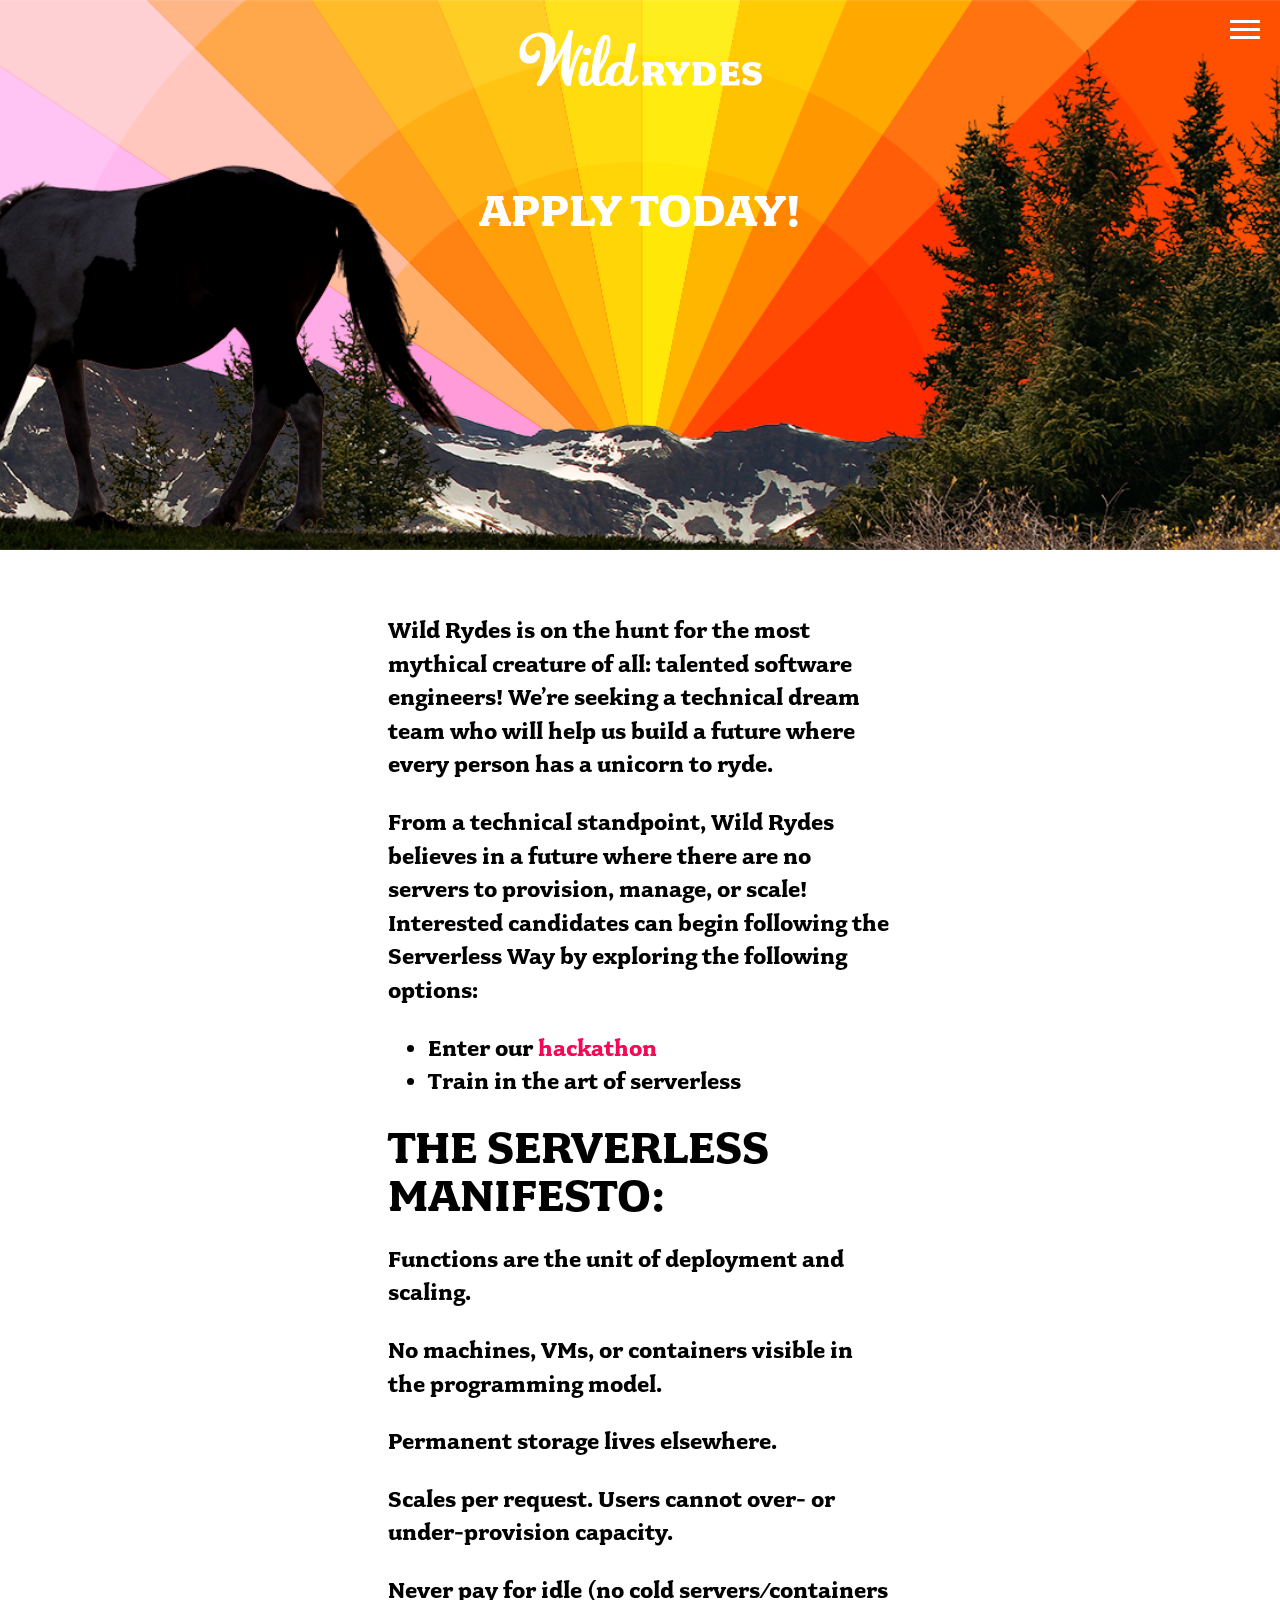
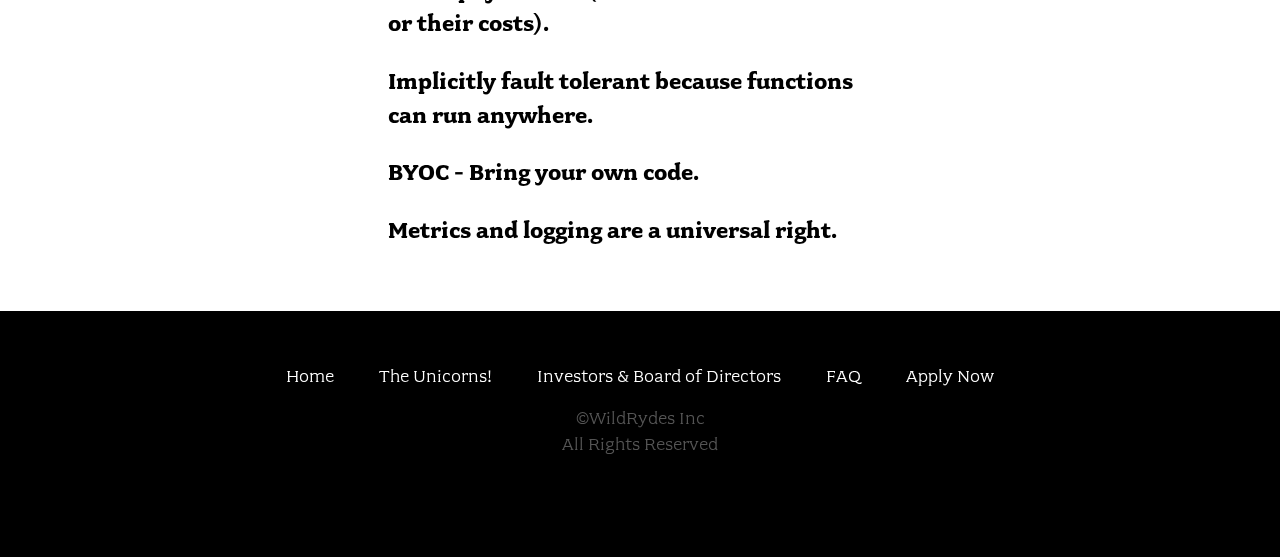
==== commit e8b57310: "changed nav titles" ====
--- a/apply.html
+++ b/apply.html
@@ -23,10 +23,10 @@
     <nav class="site-nav">
       <ul>
         <li><a href="index.html">Home</a></li>
-        <li><a href="unicorns.html">Meet the Unicorns</a></li>
+        <li><a href="unicorns.html">The Unicorns1</a></li>
         <li><a href="investors.html">Investors & Board of Directors</a></li>
         <li><a href="faq.html">FAQ</a></li>
-        <li><a href="apply.html">Apply</a></li>
+        <li><a href="apply.html">Apply Now</a></li>
       </ul>
     </nav>
     <button type="button" class="btn-menu"><span>Menu</span></button>
@@ -58,10 +58,10 @@
       <nav class="footer-nav">
         <ul>
           <li><a href="index.html">Home</a></li>
-          <li><a href="unicorns.html">Meet the Unicorns</a></li>
+          <li><a href="unicorns.html">The Unicorns!</a></li>
           <li><a href="investors.html">Investors & Board of Directors</a></li>
           <li><a href="faq.html">FAQ</a></li>
-          <li><a href="apply.html">Apply</a></li>
+          <li><a href="apply.html">Apply Now</a></li>
         </ul>
       </nav>
     </div>
